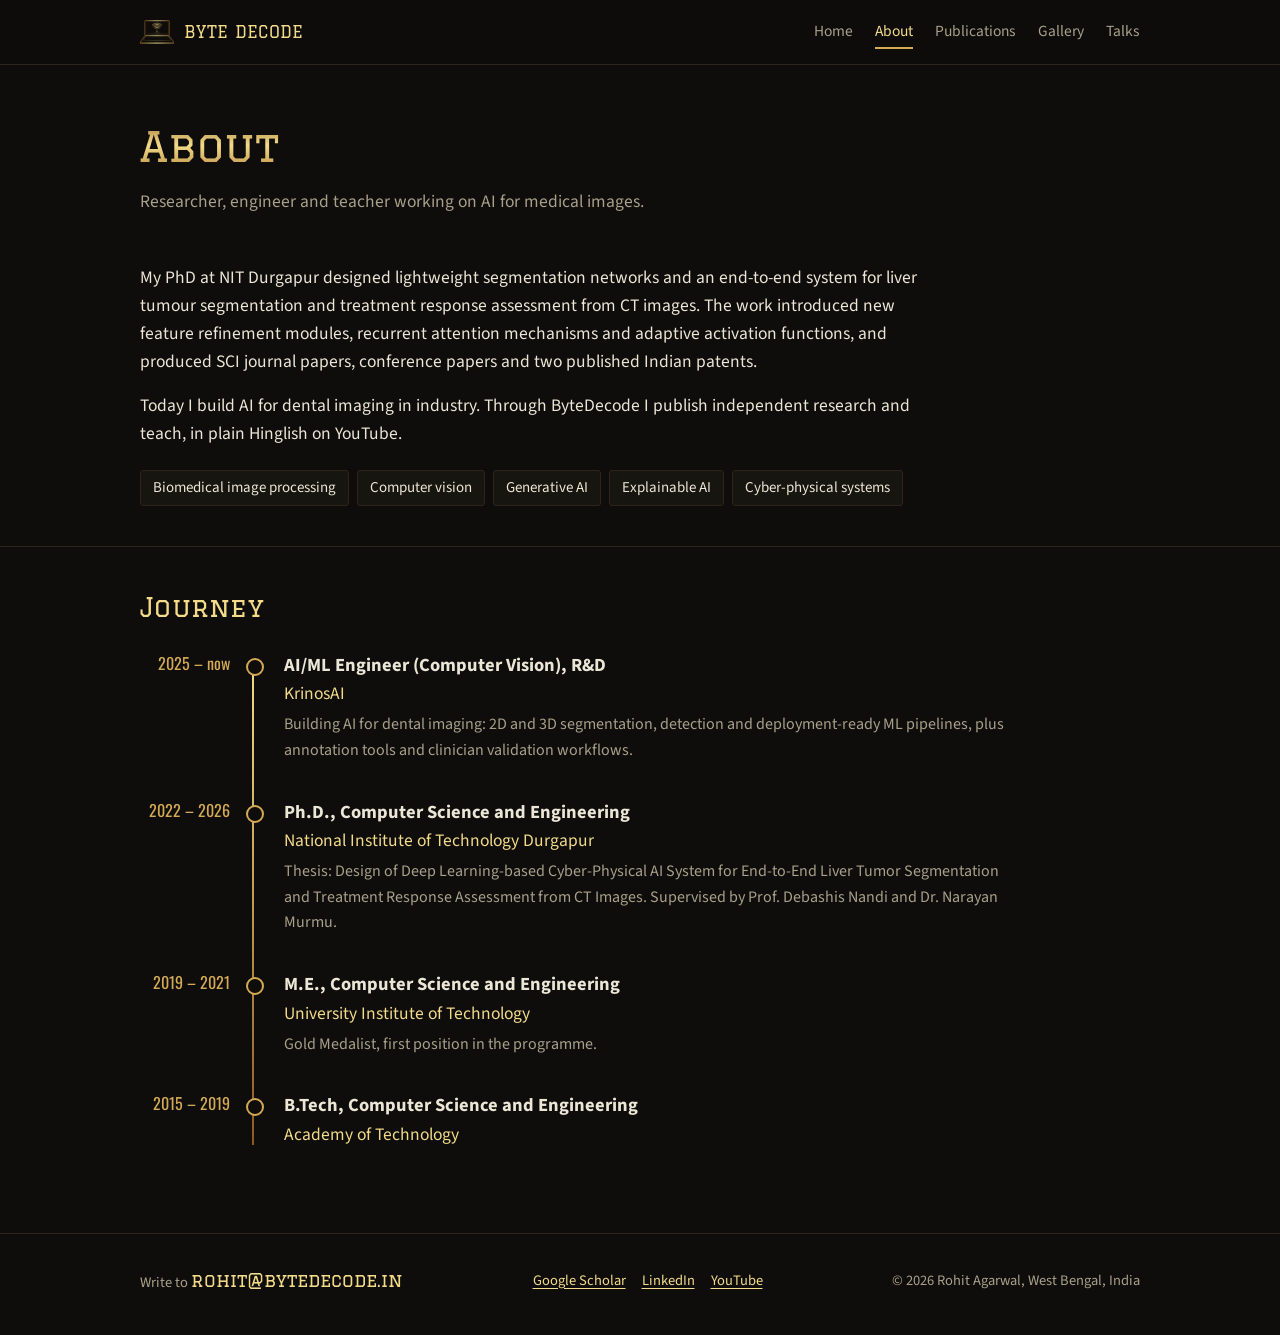
==== about.html @ e42e51a2 "Add files via upload" ====
<!doctype html>
<html lang="en">
<head>
<meta charset="utf-8">
<meta name="viewport" content="width=device-width, initial-scale=1">
<title>About | Dr. Rohit Agarwal</title>
<meta name="description" content="About Dr. Rohit Agarwal: PhD from NIT Durgapur, AI/ML engineer in medical imaging, and founder of ByteDecode.">
<meta property="og:title" content="About | Dr. Rohit Agarwal">
<meta property="og:description" content="About Dr. Rohit Agarwal: PhD from NIT Durgapur, AI/ML engineer in medical imaging, and founder of ByteDecode.">
<meta property="og:image" content="https://www.bytedecode.in/logo.png">
<meta property="og:type" content="website">
<link rel="icon" type="image/png" href="mark.png">
<link rel="preconnect" href="https://fonts.googleapis.com">
<link rel="preconnect" href="https://fonts.gstatic.com" crossorigin>
<link href="https://fonts.googleapis.com/css2?family=Graduate&family=Oswald:wght@400;500&family=Source+Sans+3:wght@400;600;700&display=swap" rel="stylesheet">
<link rel="stylesheet" href="style.css">
</head>
<body>
<header class="site">
  <div class="wrap">
    <a class="brand" href="index.html"><img src="mark.png" alt="" width="34" height="25"><span>BYTE DECODE</span></a>
    <button class="menu-btn" aria-expanded="false" aria-controls="menu">Menu</button>
    <nav id="menu" aria-label="Main">
      <a href="index.html">Home</a>
      <a href="about.html" aria-current="page">About</a>
      <a href="publications.html">Publications</a>
      <a href="gallery.html">Gallery</a>
      <a href="talks.html">Talks</a>
    </nav>
  </div>
</header>
<main>
  <div class="page-head"><div class="wrap">
    <h1 class="page">About</h1>
    <p class="lead">Researcher, engineer and teacher working on AI for medical images.</p>
  </div></div>
  <section>
    <div class="wrap">
      <p>My PhD at NIT Durgapur designed lightweight segmentation networks and an end-to-end system for liver tumour segmentation and treatment response assessment from CT images. The work introduced new feature refinement modules, recurrent attention mechanisms and adaptive activation functions, and produced SCI journal papers, conference papers and two published Indian patents.</p>
      <p>Today I build AI for dental imaging in industry. Through ByteDecode I publish independent research and teach, in plain Hinglish on YouTube.</p>
      <ul class="interests" aria-label="Research interests">
        <li>Biomedical image processing</li>
        <li>Computer vision</li>
        <li>Generative AI</li>
        <li>Explainable AI</li>
        <li>Cyber-physical systems</li>
      </ul>
    </div>
  </section>
  <section>
    <div class="wrap">
      <h2>Journey</h2>
      <ol class="timeline">
        <li>
          <div class="when">2025 – now</div>
          <div class="what">
            <div class="title">AI/ML Engineer (Computer Vision), R&amp;D</div>
            <div class="place">KrinosAI</div>
            <p>Building AI for dental imaging: 2D and 3D segmentation, detection and deployment-ready ML pipelines, plus annotation tools and clinician validation workflows.</p>
          </div>
        </li>
        <li>
          <div class="when">2022 – 2026</div>
          <div class="what">
            <div class="title">Ph.D., Computer Science and Engineering</div>
            <div class="place">National Institute of Technology Durgapur</div>
            <p>Thesis: Design of Deep Learning-based Cyber-Physical AI System for End-to-End Liver Tumor Segmentation and Treatment Response Assessment from CT Images. Supervised by Prof. Debashis Nandi and Dr. Narayan Murmu.</p>
          </div>
        </li>
        <li>
          <div class="when">2019 – 2021</div>
          <div class="what">
            <div class="title">M.E., Computer Science and Engineering</div>
            <div class="place">University Institute of Technology</div>
            <p>Gold Medalist, first position in the programme.</p>
          </div>
        </li>
        <li>
          <div class="when">2015 – 2019</div>
          <div class="what">
            <div class="title">B.Tech, Computer Science and Engineering</div>
            <div class="place">Academy of Technology</div>
          </div>
        </li>
      </ol>
    </div>
  </section>
</main>
<footer>
  <div class="wrap">
    <div class="contact">Write to <a href="mailto:rohit@bytedecode.in">rohit@bytedecode.in</a></div>
    <div class="flinks">
      <a href="https://scholar.google.com/citations?user=AT3e8pMAAAAJ&amp;hl=en" target="_blank" rel="noopener">Google Scholar</a>
      <a href="https://www.linkedin.com/in/rohitagarwal08/" target="_blank" rel="noopener">LinkedIn</a>
      <a href="https://www.youtube.com/@byte_decode" target="_blank" rel="noopener">YouTube</a>
    </div>
    <div>&copy; 2026 Rohit Agarwal, West Bengal, India</div>
  </div>
</footer>
<script>
(function () {
  var b = document.querySelector(".menu-btn"), n = document.getElementById("menu");
  b.addEventListener("click", function () {
    var o = n.classList.toggle("open"); b.setAttribute("aria-expanded", o);
  });
})();
</script>

</body>
</html>
---- style.css ----
:root {
  --bg: #0E0D0B;
  --surface: #17150F;
  --line: #2B2619;
  --text: #ECE6D6;
  --muted: #A9A08A;
  --gold: #D4AA55;
  --gold-light: #F3DB8A;
  --gold-dark: #8C5A1E;
  --gold-grad: linear-gradient(180deg, #8C5A1E 0%, #F3DB8A 48%, #A8732A 100%);
  --display: "Graduate", Georgia, serif;
  --condensed: "Oswald", "Arial Narrow", sans-serif;
  --sans: "Source Sans 3", system-ui, sans-serif;
}
* { box-sizing: border-box; }
html { scroll-padding-top: 80px; }
body { margin: 0; background: var(--bg); color: var(--text); font-family: var(--sans); font-size: 17.5px; line-height: 1.6; -webkit-font-smoothing: antialiased; }
a { color: var(--gold-light); text-underline-offset: 3px; }
a:hover { color: #fff; }
a:focus-visible, button:focus-visible { outline: 2px solid var(--gold); outline-offset: 3px; border-radius: 3px; }
img { max-width: 100%; display: block; }
.wrap { max-width: 1040px; margin: 0 auto; padding: 0 20px; }

/* Header and menu */
header.site { position: sticky; top: 0; z-index: 10; background: rgba(14,13,11,.94); backdrop-filter: blur(6px); border-bottom: 1px solid var(--line); }
header.site .wrap { display: flex; align-items: center; justify-content: space-between; gap: 16px; min-height: 64px; flex-wrap: wrap; }
.brand { display: flex; align-items: center; gap: 10px; text-decoration: none; color: var(--gold-light); }
.brand img { width: 34px; height: auto; }
.brand span { font-family: var(--display); font-size: 17px; letter-spacing: .02em; }
nav { display: flex; gap: 22px; }
nav a { color: var(--muted); text-decoration: none; font-size: 15.5px; padding: 4px 0; border-bottom: 2px solid transparent; }
nav a:hover { color: var(--gold-light); }
nav a[aria-current="page"] { color: var(--gold-light); border-bottom-color: var(--gold); }
.menu-btn { display: none; background: none; border: 1px solid var(--gold-dark); color: var(--gold-light); font: inherit; font-size: 15px; padding: 5px 12px; border-radius: 4px; cursor: pointer; }

/* Page heading */
.page-head { padding: 48px 0 8px; }
h1.page { font-family: var(--display); font-weight: 400; font-size: clamp(30px, 4.4vw, 42px); margin: 0 0 8px; background: var(--gold-grad); -webkit-background-clip: text; background-clip: text; color: transparent; }
.lead { color: var(--muted); margin: 0; max-width: 46em; }
main section { padding: 40px 0; }
main section + section { border-top: 1px solid var(--line); }
h2 { font-family: var(--display); font-weight: 400; font-size: 26px; color: var(--gold-light); margin: 0 0 22px; letter-spacing: .01em; }
h3 { font-family: var(--condensed); font-weight: 500; font-size: 20px; color: var(--gold); margin: 0 0 12px; letter-spacing: .03em; }
p { margin: 0 0 16px; max-width: 46em; }
.muted { color: var(--muted); }

/* Buttons */
.links { display: flex; flex-wrap: wrap; gap: 10px; }
.btn { display: inline-block; padding: 9px 18px; border-radius: 4px; border: 1px solid var(--gold-dark); color: var(--gold-light); text-decoration: none; font-weight: 600; font-size: 15.5px; }
.btn:hover { border-color: var(--gold-light); color: #fff; }
.btn.solid { background: var(--gold-grad); color: #1A1206; border-color: transparent; }
.btn.solid:hover { color: #000; filter: brightness(1.08); }

/* Home */
.hero { padding: 56px 0 64px; }
.hero .wrap { display: grid; grid-template-columns: 320px 1fr; gap: 56px; align-items: center; }
.hero-logo { width: 100%; max-width: 320px; }
.hero h1 { font-family: var(--display); font-weight: 400; font-size: clamp(34px, 5vw, 54px); line-height: 1.1; margin: 0 0 14px; background: var(--gold-grad); -webkit-background-clip: text; background-clip: text; color: transparent; }
.role { font-size: 20px; margin: 0 0 6px; }
.tagline { font-family: var(--condensed); color: var(--gold); font-size: 17px; letter-spacing: .06em; margin: 0 0 28px; }
.tiles { display: grid; grid-template-columns: repeat(4, 1fr); gap: 14px; }
.tile { display: block; text-decoration: none; color: var(--text); background: var(--surface); border: 1px solid var(--line); border-top: 2px solid var(--gold); border-radius: 4px; padding: 18px; }
.tile:hover { border-color: var(--gold-dark); border-top-color: var(--gold-light); color: var(--text); }
.tile b { display: block; font-family: var(--condensed); font-weight: 500; font-size: 20px; color: var(--gold-light); margin-bottom: 4px; }
.tile span { color: var(--muted); font-size: 15px; }
.card { background: var(--surface); border: 1px solid var(--line); border-left: 3px solid var(--gold); padding: 24px; border-radius: 4px; max-width: 46em; }
.card p { color: var(--muted); }

.interests { display: flex; flex-wrap: wrap; gap: 8px; margin: 22px 0 0; padding: 0; }
.interests li { list-style: none; border: 1px solid var(--line); background: var(--surface); padding: 5px 12px; border-radius: 3px; font-size: 15px; }

/* Timeline */
.timeline { list-style: none; margin: 0; padding: 0; position: relative; }
.timeline::before { content: ""; position: absolute; left: 112px; top: 8px; bottom: 8px; width: 2px; background: linear-gradient(var(--gold-light), var(--gold-dark)); }
.timeline li { display: grid; grid-template-columns: 112px 1fr; gap: 0 32px; padding: 0 0 34px; position: relative; }
.timeline li:last-child { padding-bottom: 0; }
.timeline li::before { content: ""; position: absolute; left: 106px; top: 7px; width: 14px; height: 14px; border-radius: 50%; background: var(--bg); border: 2px solid var(--gold); }
.timeline .when { font-family: var(--condensed); color: var(--gold); font-size: 16px; padding-right: 22px; text-align: right; }
.timeline .title { font-weight: 700; font-size: 18.5px; }
.timeline .place { color: var(--gold-light); margin-bottom: 4px; }
.timeline .what p { color: var(--muted); font-size: 16px; margin: 0; }

/* Publications */
.jump { display: flex; flex-wrap: wrap; gap: 8px; margin-top: 20px; }
.jump a { text-decoration: none; border: 1px solid var(--line); background: var(--surface); padding: 5px 12px; border-radius: 3px; font-size: 15px; color: var(--gold-light); }
.jump a:hover { border-color: var(--gold-dark); }
.jump a span { color: var(--muted); margin-left: 4px; }
.pubs { list-style: none; margin: 0; padding: 0; counter-reset: p; }
.pubs li { counter-increment: p; display: grid; grid-template-columns: 36px 1fr; gap: 12px; padding: 14px 0; border-bottom: 1px solid var(--line); }
.pubs li::before { content: counter(p) "."; color: var(--gold); font-family: var(--condensed); padding-top: 1px; }
.pubs .t { font-weight: 600; }
.pubs .a { color: var(--muted); font-size: 15.5px; }
.pubs .a b { color: var(--text); font-weight: 600; }
.pubs .v { font-size: 15.5px; }
.pubs .v i { color: var(--gold-light); font-style: normal; }
.tag { display: inline-block; font-size: 13px; border: 1px solid var(--gold-dark); color: var(--gold); padding: 0 7px; border-radius: 3px; margin-left: 6px; white-space: nowrap; }

/* Talks */
.two { display: grid; grid-template-columns: 1fr 1fr; gap: 40px; }
.plain { margin: 0; padding-left: 20px; }
.plain li { margin-bottom: 10px; }
.plain li::marker { color: var(--gold); }

/* Gallery */
.event { padding: 32px 0; }
.event + .event { border-top: 1px solid var(--line); }
.event h2 { margin-bottom: 4px; }
.event .meta { color: var(--muted); margin: 0 0 18px; }
.grid { display: grid; grid-template-columns: repeat(auto-fill, minmax(220px, 1fr)); gap: 12px; }
.grid button { padding: 0; border: 1px solid var(--line); background: var(--surface); border-radius: 4px; overflow: hidden; cursor: zoom-in; }
.grid button:hover { border-color: var(--gold-dark); }
.grid img { width: 100%; aspect-ratio: 4/3; object-fit: cover; }
.lightbox { position: fixed; inset: 0; background: rgba(5,5,4,.94); display: none; align-items: center; justify-content: center; z-index: 50; padding: 56px 16px 72px; }
.lightbox.open { display: flex; }
.lightbox img { max-height: 100%; max-width: 100%; object-fit: contain; border-radius: 3px; }
.lightbox .cap { position: absolute; bottom: 20px; left: 16px; right: 16px; text-align: center; color: var(--muted); font-size: 15px; }
.lightbox button { position: absolute; background: rgba(23,21,15,.9); border: 1px solid var(--gold-dark); color: var(--gold-light); font: inherit; font-size: 15px; border-radius: 4px; padding: 8px 14px; cursor: pointer; }
.lb-close { top: 12px; right: 16px; }
.lb-prev { left: 16px; top: 50%; transform: translateY(-50%); }
.lb-next { right: 16px; top: 50%; transform: translateY(-50%); }

/* Footer */
footer { border-top: 1px solid var(--line); padding: 32px 0 40px; margin-top: 40px; color: var(--muted); font-size: 14.5px; }
footer .wrap { display: flex; justify-content: space-between; gap: 18px; flex-wrap: wrap; align-items: center; }
footer .contact a { font-family: var(--display); font-size: 18px; text-decoration: none; color: var(--gold-light); }
footer .flinks { display: flex; gap: 16px; }

@media (max-width: 860px) {
  .menu-btn { display: inline-block; }
  nav { display: none; width: 100%; flex-direction: column; gap: 0; padding: 0 0 12px; }
  nav.open { display: flex; }
  nav a { padding: 10px 0; border-bottom: 1px solid var(--line); }
  nav a[aria-current="page"] { border-bottom-color: var(--line); }
  .hero .wrap { grid-template-columns: 1fr; gap: 28px; }
  .hero-logo { max-width: 220px; }
  .tiles { grid-template-columns: 1fr 1fr; }
  .two { grid-template-columns: 1fr; gap: 24px; }
  .timeline::before { left: 7px; }
  .timeline li { grid-template-columns: 1fr; padding-left: 32px; }
  .timeline li::before { left: 1px; }
  .timeline .when { text-align: left; padding: 0; }
  .lb-prev, .lb-next { top: auto; bottom: 14px; transform: none; }
  .lightbox .cap { bottom: 64px; }
}
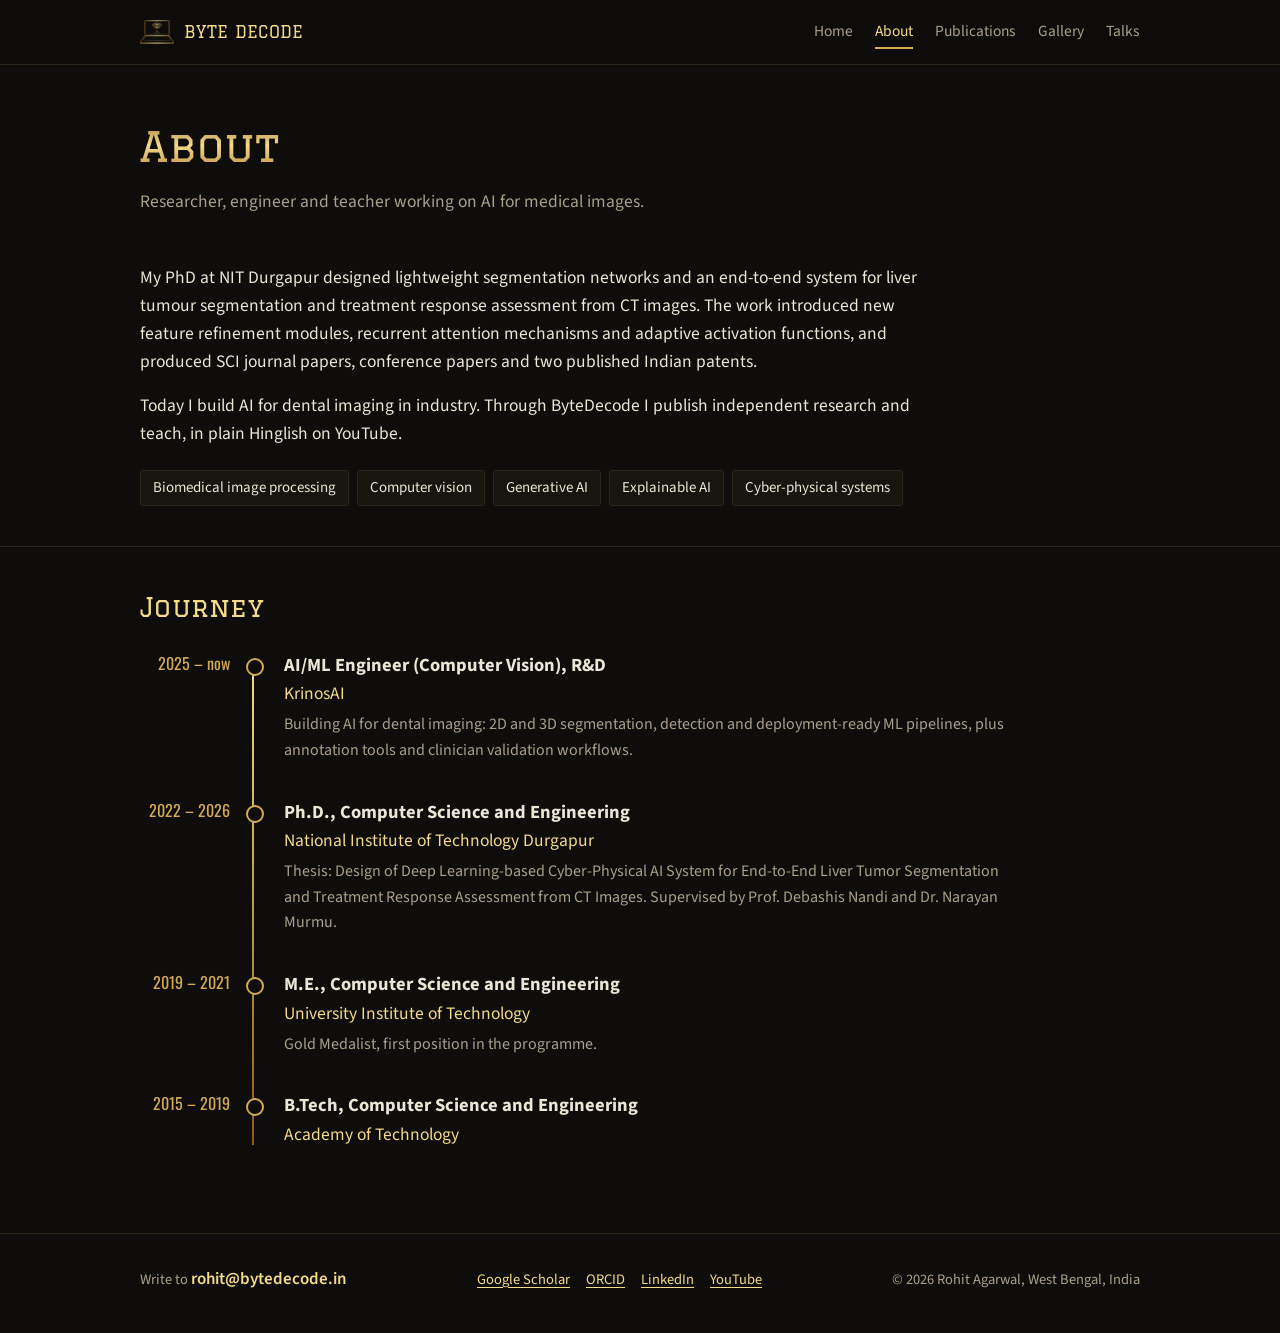
==== commit 5efdac13: "Add files via upload" ====
--- a/about.html
+++ b/about.html
@@ -91,6 +91,7 @@
     <div class="contact">Write to <a href="mailto:rohit@bytedecode.in">rohit@bytedecode.in</a></div>
     <div class="flinks">
       <a href="https://scholar.google.com/citations?user=AT3e8pMAAAAJ&amp;hl=en" target="_blank" rel="noopener">Google Scholar</a>
+      <a href="https://orcid.org/0000-0002-0441-9971" target="_blank" rel="noopener">ORCID</a>
       <a href="https://www.linkedin.com/in/rohitagarwal08/" target="_blank" rel="noopener">LinkedIn</a>
       <a href="https://www.youtube.com/@byte_decode" target="_blank" rel="noopener">YouTube</a>
     </div>
--- a/style.css
+++ b/style.css
@@ -53,8 +53,8 @@
 
 /* Home */
 .hero { padding: 56px 0 64px; }
-.hero .wrap { display: grid; grid-template-columns: 320px 1fr; gap: 56px; align-items: center; }
-.hero-logo { width: 100%; max-width: 320px; }
+.hero .wrap { display: grid; grid-template-columns: 280px 1fr; gap: 56px; align-items: center; }
+.hero-logo { width: 100%; max-width: 280px; height: auto; }
 .hero h1 { font-family: var(--display); font-weight: 400; font-size: clamp(34px, 5vw, 54px); line-height: 1.1; margin: 0 0 14px; background: var(--gold-grad); -webkit-background-clip: text; background-clip: text; color: transparent; }
 .role { font-size: 20px; margin: 0 0 6px; }
 .tagline { font-family: var(--condensed); color: var(--gold); font-size: 17px; letter-spacing: .06em; margin: 0 0 28px; }
@@ -122,7 +122,7 @@
 /* Footer */
 footer { border-top: 1px solid var(--line); padding: 32px 0 40px; margin-top: 40px; color: var(--muted); font-size: 14.5px; }
 footer .wrap { display: flex; justify-content: space-between; gap: 18px; flex-wrap: wrap; align-items: center; }
-footer .contact a { font-family: var(--display); font-size: 18px; text-decoration: none; color: var(--gold-light); }
+footer .contact a { font-family: var(--sans); font-weight: 600; font-size: 17px; text-decoration: none; color: var(--gold-light); }
 footer .flinks { display: flex; gap: 16px; }
 
 @media (max-width: 860px) {
@@ -132,7 +132,7 @@
   nav a { padding: 10px 0; border-bottom: 1px solid var(--line); }
   nav a[aria-current="page"] { border-bottom-color: var(--line); }
   .hero .wrap { grid-template-columns: 1fr; gap: 28px; }
-  .hero-logo { max-width: 220px; }
+  .hero-logo { max-width: 180px; }
   .tiles { grid-template-columns: 1fr 1fr; }
   .two { grid-template-columns: 1fr; gap: 24px; }
   .timeline::before { left: 7px; }
